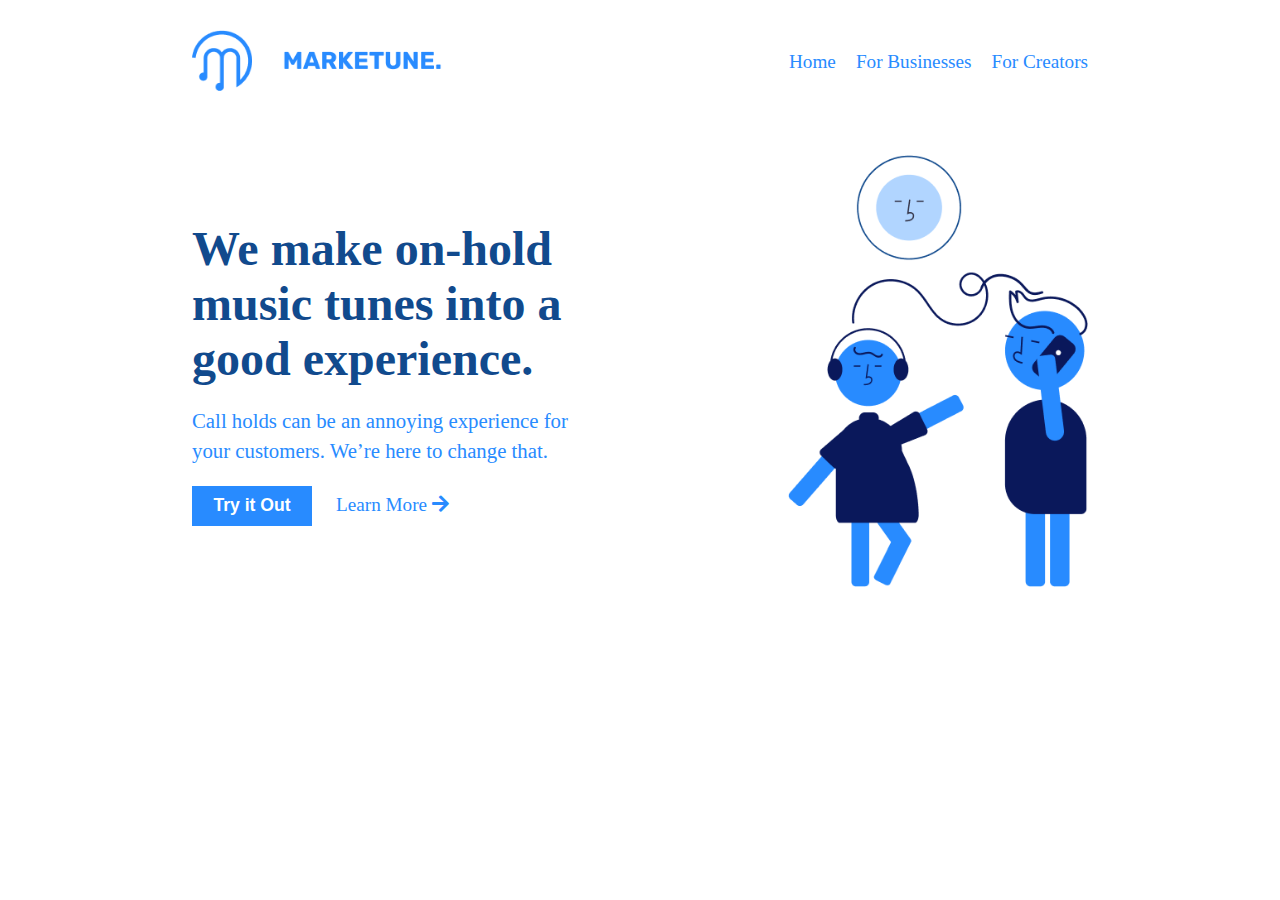
==== index.html @ b01caaaa "bruh" ====
<!DOCTYPE html>
<html lang="en">
  <head>
    <meta charset="UTF-8" />
    <meta http-equiv="X-UA-Compatible" content="IE=edge" />
    <meta name="viewport" content="width=device-width, initial-scale=1.0" />
    <link rel="stylesheet" href="style.css" />
    <link
      rel="stylesheet"
      href="https://cdnjs.cloudflare.com/ajax/libs/font-awesome/5.15.4/css/all.min.css"
      integrity="sha512-1ycn6IcaQQ40/MKBW2W4Rhis/DbILU74C1vSrLJxCq57o941Ym01SwNsOMqvEBFlcgUa6xLiPY/NS5R+E6ztJQ=="
      crossorigin="anonymous"
      referrerpolicy="no-referrer"
    />
    <link rel="shortcut icon" href="./img/logo.png" />
    <title>MARKETUNE.</title>
  </head>

  <body>
    <nav>
      <a href="/"
        ><div class="logo"><img src="./img/logo.png" alt="" /></div
      ></a>
      <ul class="nav-links">
        <a href="/"><li>Home</li></a>
        <a href="./second.html"><li>For Businesses</li></a>
        <a href="./third.html"><li>For Creators</li></a>
      </ul>
    </nav>
    <section class="landing">
      <div class="text">
        <h1>We make on-hold music tunes into a good experience.</h1>
        <p>
          Call holds can be an annoying experience for your customers. We’re
          here to change that.
        </p>
        <div class="buttons">
          <button>Try it Out</button>
          <a href="#"
            >Learn More <span><i class="fas fa-arrow-right"></i></span
          ></a>
        </div>
      </div>
      <div class="images">
        <img src="./img/home.png" />
      </div>
    </section>
  </body>
</html>
---- style.css ----
* {
  margin: 0;
  padding: 0;
  box-sizing: border-box;
}
body {
  font-family: "Rubik";
}
a {
  text-decoration: none;
}
li {
  font-weight: 100;
}
nav {
  max-width: 70%;
  margin: auto;
  display: flex;
  justify-content: space-between;
  align-items: center;
  margin-top: 30px;
}
.nav-links {
  display: flex;
  justify-content: center;
}
.nav-links li {
  margin-left: 20px;
  list-style: none;
  color: #288bff;
  font-size: 1.2rem;
}
.logo img {
  width: 250px;
}
.landing {
  max-width: 70%;
  margin: auto;
  display: flex;
  justify-content: space-between;
  margin-top: 60px;
  align-items: center;
}
p {
  line-height: 30px;
}
.text {
  display: flex;
  flex-direction: column;
  justify-content: center;
}
.text h1 {
  color: #114a8d;
  font-size: 3rem;
  max-width: 400px;
}
.text p {
  font-size: 1.3rem;
  color: #288bff;
  margin-top: 20px;
  max-width: 400px;
}
.images img {
  width: 300px;
}
.buttons {
  margin-top: 20px;
}
.buttons button {
  width: 120px;
  height: 40px;
  border: none;
  outline: none;
  background-color: #288bff;
  color: white;
  font-size: 1.1rem;
  text-align: center;
  font-weight: 900;
}
.buttons a {
  text-decoration: none;
  color: #288bff;
  font-size: 1.2rem;
  margin-left: 20px;
}
.text {
  display: flex;
  flex-direction: column;
}
.text2 h1 {
  color: #114a8d;
  font-size: 2.4rem;
  max-width: 500px;
  margin-top: 100px;
}
.text2 p {
  font-size: 1.3rem;
  color: #288bff;
  margin-top: 20px;
  max-width: 400px;
}
.price {
  max-width: 70%;
  margin: auto;
  margin-top: 40px;
}
.text2 h2 {
  color: #114a8d;
}
.text2 h3 {
  color: #288bff;
  margin-top: 20px;
  margin-bottom: 20px;
}
.cards {
  display: flex;
  justify-content: space-between;
  align-items: center;
}
.card1 {
  width: 300px;
  background-color: #d4e8ff;
  height: 300px;
  margin-bottom: 20px;
}
.card2 {
  width: 330px;
  background-color: #d4e8ff;
  height: 300px;
  margin-bottom: 20px;
}
.plan {
  background-color: #288bff;
  height: 50px;
  opacity: 0.1;
  display: flex;
  justify-content: space-evenly;
  align-items: center;
}
.plan h2 {
  color: #288bff;
}
.plan p {
  color: #0c68d4;
}
.points li {
  color: #288bff;
  max-width: 280px;
  margin: auto;
  margin-top: 20px;
  font-size: 1.2rem;
}
.text2 img {
  width: 150px;
  margin-top: 40px;
}
.download {
  align-items: center;
}
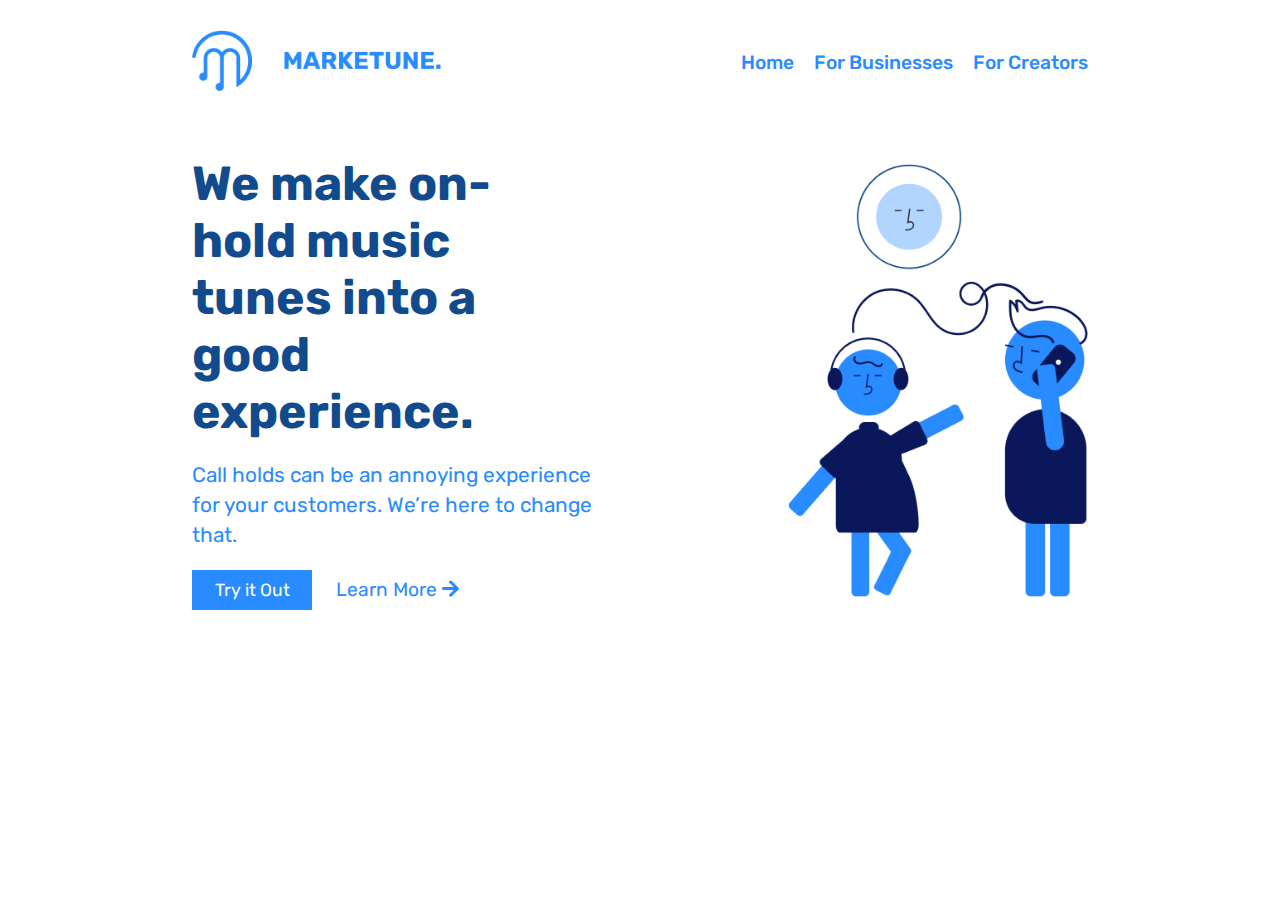
==== commit eee36af6: "bruh" ====
--- a/index.html
+++ b/index.html
@@ -22,9 +22,9 @@
         ><div class="logo"><img src="./img/logo.png" alt="" /></div
       ></a>
       <ul class="nav-links">
-        <a href="/"><li>Home</li></a>
-        <a href="./second.html"><li>For Businesses</li></a>
-        <a href="./third.html"><li>For Creators</li></a>
+        <a href="./index.html"><li>Home</li></a>
+        <a href="./bussinesses.html"><li>For Businesses</li></a>
+        <a href="./creators.html"><li>For Creators</li></a>
       </ul>
     </nav>
     <section class="landing">
--- a/style.css
+++ b/style.css
@@ -1,16 +1,14 @@
+@import url("https://fonts.googleapis.com/css2?family=Rubik:wght@400;500;700&display=swap");
 * {
   margin: 0;
   padding: 0;
   box-sizing: border-box;
-}
-body {
-  font-family: "Rubik";
+  font-family: "Rubik", sans-serif;
 }
 a {
   text-decoration: none;
 }
 li {
-  font-weight: 100;
 }
 nav {
   max-width: 70%;
@@ -29,6 +27,7 @@
   list-style: none;
   color: #288bff;
   font-size: 1.2rem;
+  font-weight: 500;
 }
 .logo img {
   width: 250px;
@@ -75,7 +74,7 @@
   color: white;
   font-size: 1.1rem;
   text-align: center;
-  font-weight: 900;
+  font-weight: 400;
 }
 .buttons a {
   text-decoration: none;
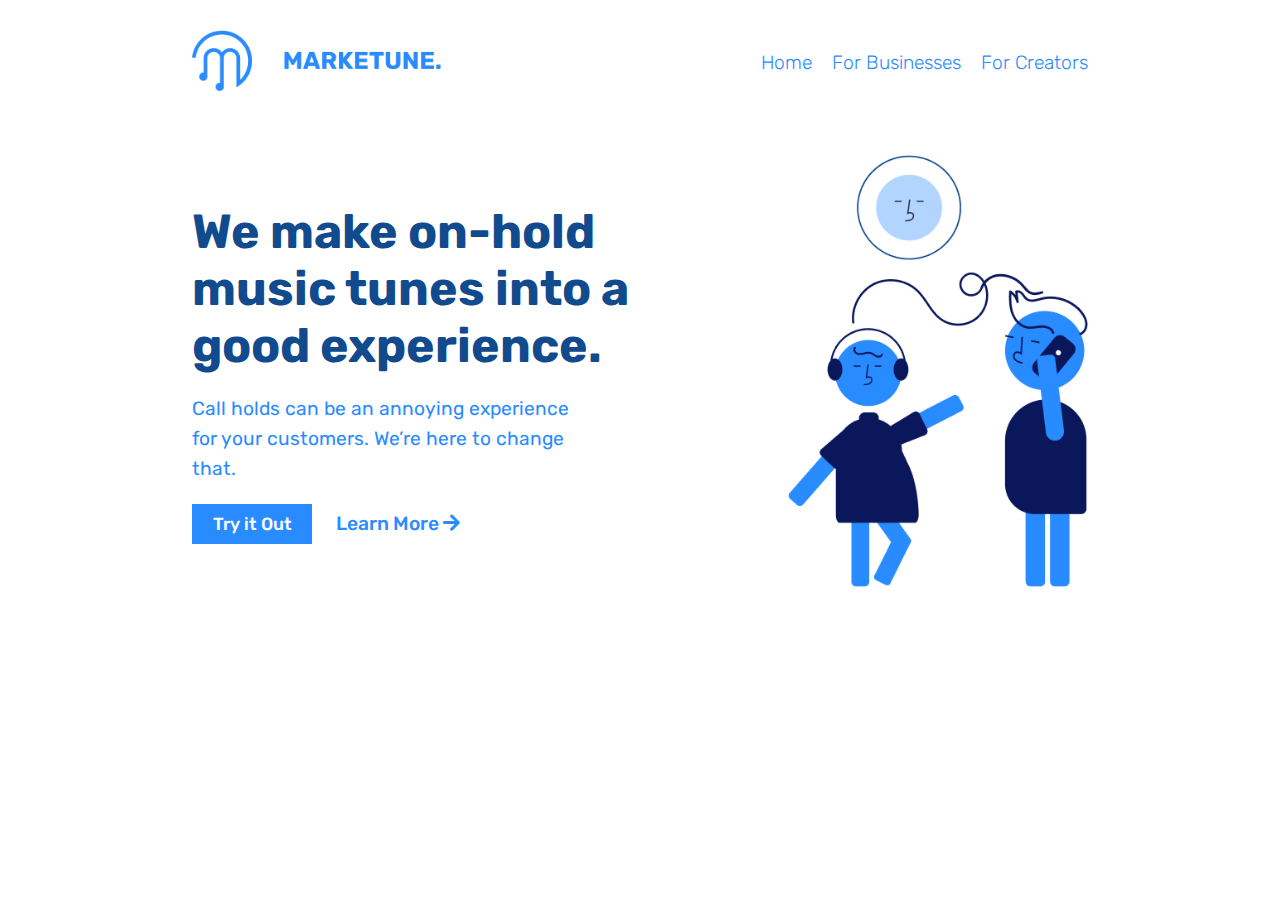
==== commit 1baa30c3: "bruh" ====
--- a/index.html
+++ b/index.html
@@ -18,13 +18,13 @@
 
   <body>
     <nav>
-      <a href="/"
+      <a href="index.html"
         ><div class="logo"><img src="./img/logo.png" alt="" /></div
       ></a>
       <ul class="nav-links">
-        <a href="./index.html"><li>Home</li></a>
-        <a href="./bussinesses.html"><li>For Businesses</li></a>
-        <a href="./creators.html"><li>For Creators</li></a>
+        <a href="index.html"><li>Home</li></a>
+        <a href="businesses.html"><li>For Businesses</li></a>
+        <a href="creators.html"><li>For Creators</li></a>
       </ul>
     </nav>
     <section class="landing">
--- a/style.css
+++ b/style.css
@@ -1,14 +1,39 @@
+@import url("https://fonts.googleapis.com/css2?family=Rubik:wght@700&display=swap");
+@import url("https://fonts.googleapis.com/css2?family=Rubik:wght@400;700&display=swap");
 @import url("https://fonts.googleapis.com/css2?family=Rubik:wght@400;500;700&display=swap");
 * {
   margin: 0;
   padding: 0;
   box-sizing: border-box;
-  font-family: "Rubik", sans-serif;
-}
-a {
+}
+h1 {
+  font-family: "Rubik";
+  font-weight: 700;
+}
+p {
+  font-family: "Rubik";
+  font-weight: 400;
+}
+h2 {
+  font-family: "Rubik";
+  font-weight: 700;
+}
+li {
+  font-family: "Rubik";
+  font-weight: 400;
+}
+h3 {
+  font-family: "Rubik";
+  font-weight: 500;
+}
+a,
+button {
   text-decoration: none;
+  font-family: "Rubik";
+  font-weight: 500;
 }
 li {
+  font-weight: 100;
 }
 nav {
   max-width: 70%;
@@ -27,7 +52,6 @@
   list-style: none;
   color: #288bff;
   font-size: 1.2rem;
-  font-weight: 500;
 }
 .logo img {
   width: 250px;
@@ -51,10 +75,10 @@
 .text h1 {
   color: #114a8d;
   font-size: 3rem;
-  max-width: 400px;
+  max-width: 500px;
 }
 .text p {
-  font-size: 1.3rem;
+  font-size: 1.2rem;
   color: #288bff;
   margin-top: 20px;
   max-width: 400px;
@@ -74,7 +98,6 @@
   color: white;
   font-size: 1.1rem;
   text-align: center;
-  font-weight: 400;
 }
 .buttons a {
   text-decoration: none;
@@ -93,7 +116,7 @@
   margin-top: 100px;
 }
 .text2 p {
-  font-size: 1.3rem;
+  font-size: 1.2rem;
   color: #288bff;
   margin-top: 20px;
   max-width: 400px;
@@ -114,6 +137,11 @@
 .cards {
   display: flex;
   justify-content: space-between;
+  align-items: center;
+}
+.carding {
+  display: flex;
+  justify-content: left;
   align-items: center;
 }
 .card1 {
@@ -129,9 +157,15 @@
   margin-bottom: 20px;
 }
 .plan {
+  background-color: #288cff36;
+  height: 50px;
+  display: flex;
+  justify-content: space-evenly;
+  align-items: center;
+}
+.plans {
   background-color: #288bff;
   height: 50px;
-  opacity: 0.1;
   display: flex;
   justify-content: space-evenly;
   align-items: center;
@@ -141,6 +175,17 @@
 }
 .plan p {
   color: #0c68d4;
+  font-weight: bolder;
+  font-size: 1.2rem;
+}
+.plans h2 {
+  color: white;
+  font-size: 1.2rem;
+}
+.plans p {
+  /* color: #288bff; */
+  color: white;
+  font-size: 1.2rem;
 }
 .points li {
   color: #288bff;
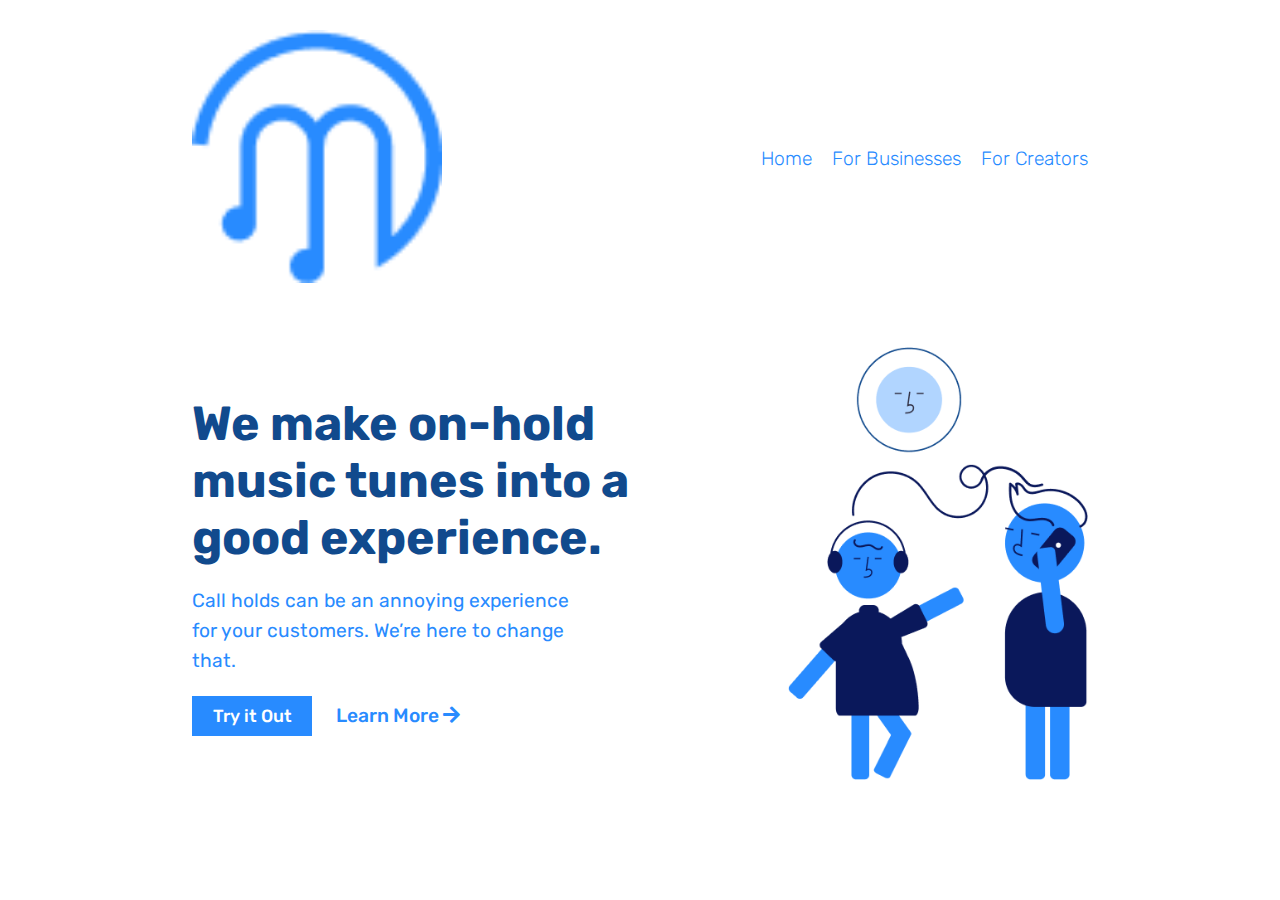
==== commit 4ff9ecd7: "actually changed favicon" ====
--- a/index.html
+++ b/index.html
@@ -19,7 +19,7 @@
   <body>
     <nav>
       <a href="index.html"
-        ><div class="logo"><img src="./img/logo.png" alt="" /></div
+        ><div class="logo"><img src="./img/logoo.png" alt="" /></div
       ></a>
       <ul class="nav-links">
         <a href="index.html"><li>Home</li></a>
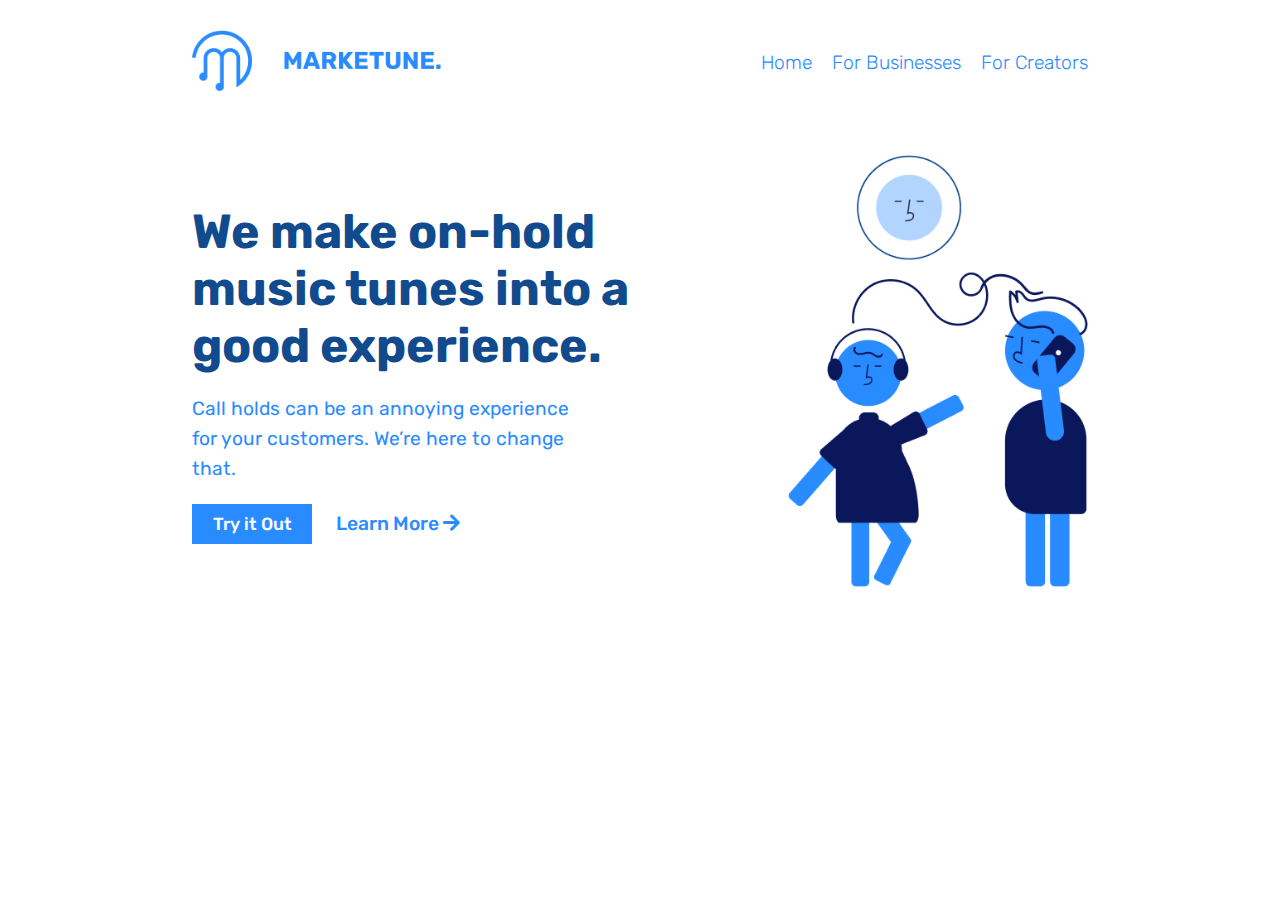
==== commit 6ae995f4: "actually changed favicon" ====
--- a/index.html
+++ b/index.html
@@ -12,14 +12,14 @@
       crossorigin="anonymous"
       referrerpolicy="no-referrer"
     />
-    <link rel="shortcut icon" href="./img/logo.png" />
+    <link rel="shortcut icon" href="./img/logoo.png" />
     <title>MARKETUNE.</title>
   </head>
 
   <body>
     <nav>
       <a href="index.html"
-        ><div class="logo"><img src="./img/logoo.png" alt="" /></div
+        ><div class="logo"><img src="./img/logo.png" alt="" /></div
       ></a>
       <ul class="nav-links">
         <a href="index.html"><li>Home</li></a>
